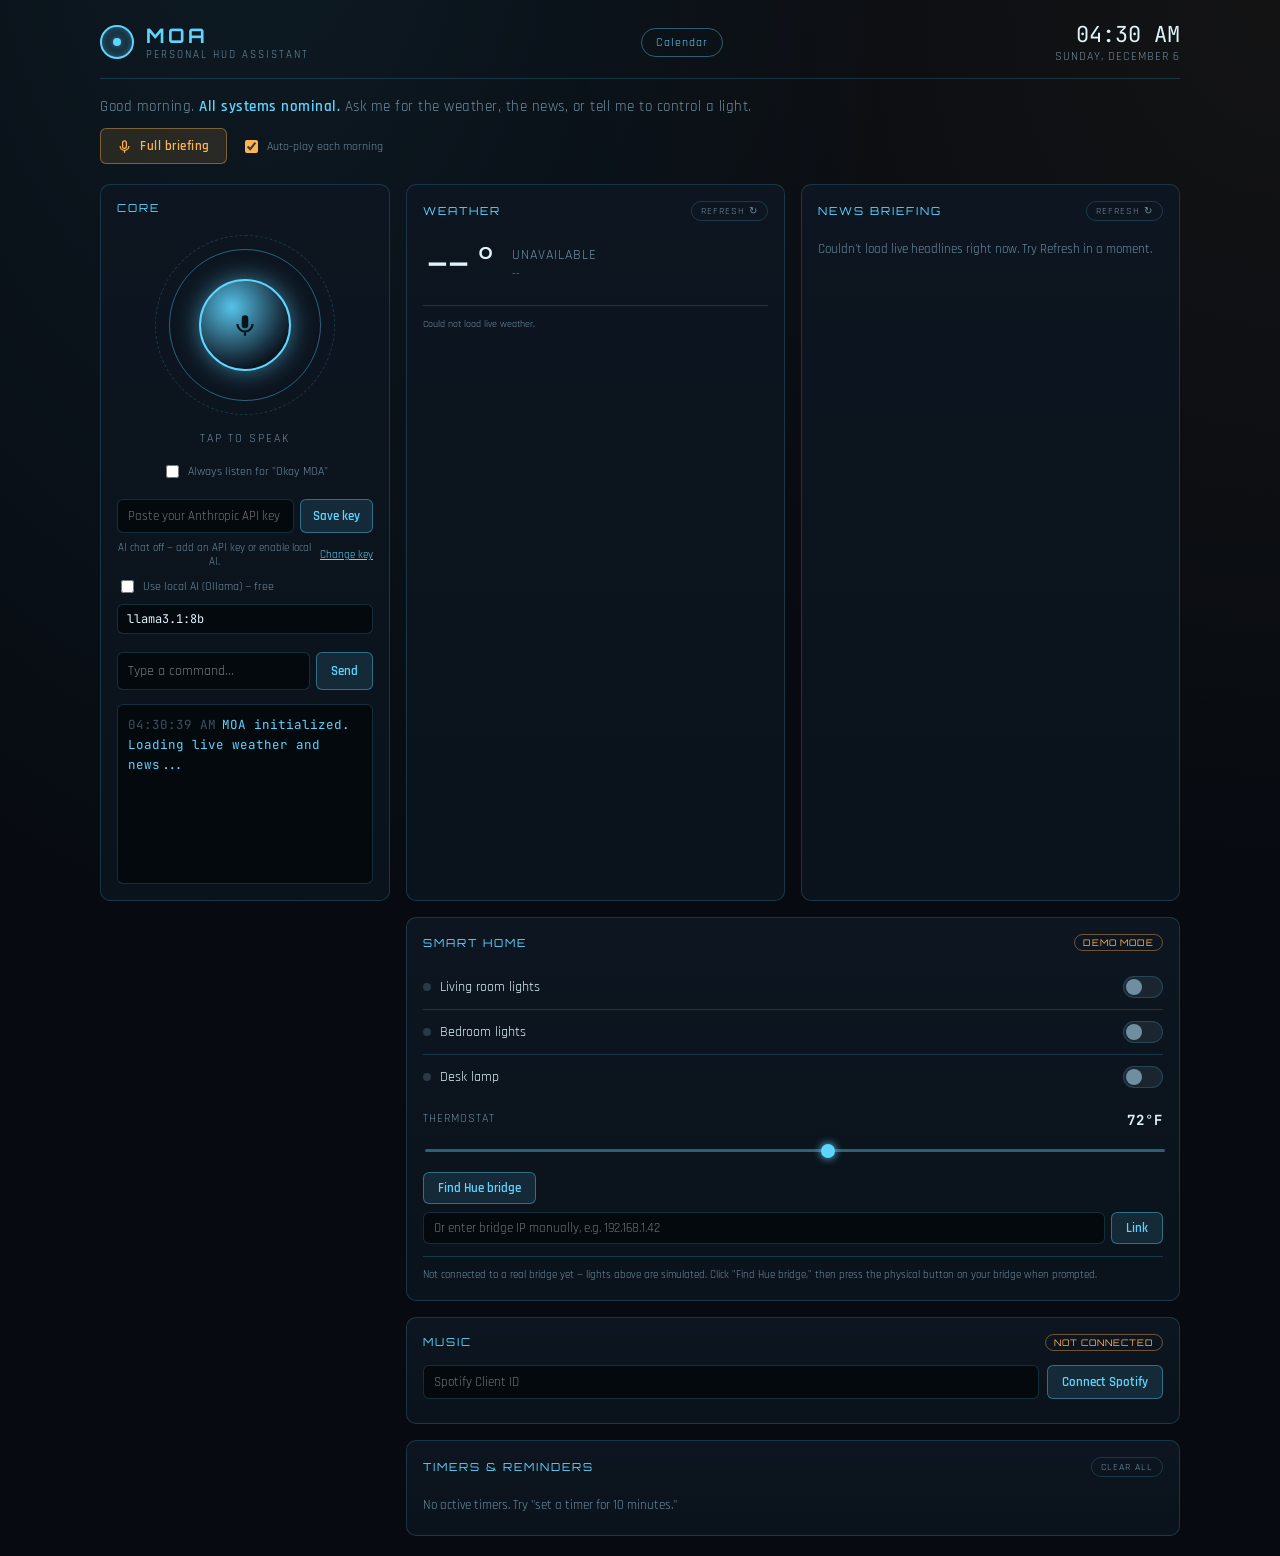
==== index.html @ e63f71c7 "MOA - Personal HUD and chatbot" ====
<!DOCTYPE html>
<html lang="en">
<head>
<meta charset="UTF-8">
<meta name="viewport" content="width=device-width, initial-scale=1.0">
<title>MOA</title>
<link rel="preconnect" href="https://fonts.googleapis.com">
<link href="https://fonts.googleapis.com/css2?family=Orbitron:wght@500;700&family=Rajdhani:wght@400;500;600;700&family=JetBrains+Mono:wght@400;500&display=swap" rel="stylesheet">
<link rel="stylesheet" href="style.css">
<link rel="manifest" href="manifest.json">
<meta name="theme-color" content="#070b11">
<link rel="apple-touch-icon" href="icons/icon-192.png">
<meta name="apple-mobile-web-app-capable" content="yes">
<meta name="apple-mobile-web-app-status-bar-style" content="black-translucent">
<meta name="apple-mobile-web-app-title" content="MOA">
</head>
<body>
<div class="wrap">

  <div class="head">
    <div class="brand">
      <div class="brand-mark"><span></span></div>
      <div>
        <div class="brand-name">MOA</div>
        <div class="brand-sub">Personal HUD Assistant</div>
      </div>
    </div>
    <a href="calendar.html" style="color:var(--cyan);font-size:12px;letter-spacing:1px;text-decoration:none;border:1px solid var(--line-strong);border-radius:20px;padding:6px 14px;">Calendar</a>
    <div class="clock">
      <div class="clock-time" id="clockTime">--:--</div>
      <div class="clock-date" id="clockDate">Loading</div>
    </div>
  </div>

  <p class="greeting" id="greeting">Systems online. <b>Standing by.</b></p>

  <div class="brief-bar">
    <button id="briefBtn">
      <svg viewBox="0 0 24 24" width="15" height="15" fill="none" stroke="currentColor" stroke-width="2"><path d="M12 15a3 3 0 003-3V6a3 3 0 10-6 0v6a3 3 0 003 3z"/><path d="M19 11a7 7 0 01-14 0M12 19v3"/></svg>
      Full briefing
    </button>
    <label class="auto-brief-toggle">
      <input type="checkbox" id="autoBriefToggle" />
      Auto-play each morning
    </label>
    <div class="brief-text" id="briefText"></div>
  </div>

  <div class="grid">

    <div class="panel core-panel">
      <div class="panel-title" style="width:100%;">CORE</div>
      <div class="orb-wrap" id="orb">
        <div class="orb-ring spin"></div>
        <div class="orb-ring r2"></div>
        <div class="orb-core">
          <svg class="orb-icon" viewBox="0 0 24 24"><path d="M12 15a3 3 0 003-3V6a3 3 0 10-6 0v6a3 3 0 003 3z" fill="#04141c" stroke="none"/><path d="M19 11a7 7 0 01-14 0M12 19v3"/></svg>
        </div>
      </div>
      <div class="orb-label" id="orbLabel">Tap to speak</div>
      <div class="wake-row">
        <label class="wake-toggle">
          <input type="checkbox" id="wakeToggle" />
          Always listen for "Okay MOA"
        </label>
        <span class="wake-status" id="wakeStatus"></span>
      </div>
      <div class="ai-panel">
        <div class="ai-config" id="aiConfig">
          <input type="password" id="apiKeyInput" placeholder="Paste your Anthropic API key (sk-ant-...)" />
          <button id="apiKeySave">Save key</button>
        </div>
        <div class="ai-status-row">
          <span class="ai-status" id="aiStatus"></span>
          <span class="ai-reset" id="aiReset">Change key</span>
        </div>
        <div class="ai-local-row">
          <label class="ai-local-toggle">
            <input type="checkbox" id="ollamaToggle" />
            Use local AI (Ollama) — free
          </label>
          <input type="text" id="ollamaModelInput" value="llama3.1:8b" placeholder="model name" />
        </div>
        <div class="ai-local-status" id="ollamaStatus"></div>
      </div>
      <div class="text-row">
        <input type="text" id="cmdInput" placeholder="Type a command..." />
        <button id="cmdSend">Send</button>
      </div>
      <div class="log" id="log"></div>
    </div>

    <div class="panel">
      <div class="panel-title">Weather <span class="refresh" id="wxRefresh">Refresh ↻</span></div>
      <div class="wx-now">
        <div class="wx-temp" id="wxTemp">--°</div>
        <div>
          <div class="wx-cond" id="wxCond">Loading...</div>
          <div class="wx-hilo" id="wxHilo">--</div>
        </div>
      </div>
      <div class="wx-strip" id="wxStrip"></div>
      <div class="wx-loc" id="wxLoc">Locating...</div>
    </div>

    <div class="panel">
      <div class="panel-title">News briefing <span class="refresh" id="newsRefresh">Refresh ↻</span></div>
      <div id="newsList"><div class="news-empty">Loading headlines...</div></div>
    </div>

    <div class="panel span-wide">
      <div class="panel-title">Smart home <span class="home-badge" id="hueBadge">Demo mode</span></div>
      <div id="devices"></div>
      <div class="therm-row">
        <div class="therm-label"><span>Thermostat</span><b id="thermVal">72°F</b></div>
        <input type="range" min="60" max="82" value="72" id="thermSlider" />
      </div>
      <div class="hue-connect" id="hueConnect">
        <button id="hueDiscoverBtn">Find Hue bridge</button>
        <span class="hue-status" id="hueStatus"></span>
      </div>
      <div class="hue-manual" id="hueManual">
        <input type="text" id="hueManualIp" placeholder="Or enter bridge IP manually, e.g. 192.168.1.42" />
        <button id="hueManualBtn">Link</button>
      </div>
      <div class="home-note" id="homeNote">
        Not connected to a real bridge yet — lights above are simulated. Click "Find Hue bridge," then press the physical button on your bridge when prompted.
      </div>
    </div>

    <div class="panel span-wide">
      <div class="panel-title">Music <span class="home-badge" id="spotifyBadge">Not connected</span></div>
      <div class="spotify-connect" id="spotifyConnect">
        <input type="text" id="spotifyClientId" placeholder="Spotify Client ID" />
        <button id="spotifyConnectBtn">Connect Spotify</button>
      </div>
      <div class="spotify-status" id="spotifyStatus"></div>

      <div class="now-playing" id="nowPlaying" style="display:none;">
        <img class="np-art" id="npArt" src="" alt="" />
        <div class="np-info">
          <div class="np-title" id="npTitle">—</div>
          <div class="np-artist" id="npArtist">—</div>
        </div>
        <div class="np-controls">
          <button id="npPrevBtn" title="Previous">⏮</button>
          <button id="npPlayPauseBtn" title="Play / Pause">⏸</button>
          <button id="npNextBtn" title="Next">⏭</button>
        </div>
      </div>
    </div>

    <div class="panel span-wide">
      <div class="panel-title">Timers &amp; Reminders <span class="refresh" id="timersClearAll">Clear all</span></div>
      <div id="timersList"><div class="news-empty">No active timers. Try "set a timer for 10 minutes."</div></div>
    </div>

  </div>
</div>

<script src="app.js"></script>
<script src="hue.js"></script>
<script src="spotify.js"></script>
<script>
if('serviceWorker' in navigator){
  window.addEventListener('load', () => {
    navigator.serviceWorker.register('sw.js').catch(() => {});
  });
}
</script>
</body>
</html>
---- style.css ----
:root{
  --bg:#070b11;
  --panel:#0d1520;
  --panel-2:#0a121b;
  --line:rgba(94,213,255,0.18);
  --line-strong:rgba(94,213,255,0.4);
  --cyan:#5ed5ff;
  --cyan-soft:rgba(94,213,255,0.12);
  --amber:#ffb454;
  --amber-soft:rgba(255,180,84,0.12);
  --text:#dff3fb;
  --text-dim:#6f8ea0;
  --danger:#ff6b6b;
  --good:#5ee6a8;
}
*{box-sizing:border-box;}
body{
  margin:0;
  background:
    radial-gradient(ellipse at 20% -10%, rgba(94,213,255,0.08), transparent 45%),
    radial-gradient(ellipse at 100% 0%, rgba(255,180,84,0.05), transparent 40%),
    var(--bg);
  color:var(--text);
  font-family:'Rajdhani', sans-serif;
  min-height:100vh;
  padding:20px;
}
.wrap{max-width:1080px;margin:0 auto;}
.head{
  display:flex;justify-content:space-between;align-items:center;
  border-bottom:1px solid var(--line);
  padding-bottom:14px;margin-bottom:18px;flex-wrap:wrap;gap:10px;
}
.brand{display:flex;align-items:center;gap:12px;}
.brand-mark{
  width:34px;height:34px;border-radius:50%;
  border:2px solid var(--cyan);
  display:flex;align-items:center;justify-content:center;
  box-shadow:0 0 12px rgba(94,213,255,0.5) inset;
}
.brand-mark span{width:8px;height:8px;background:var(--cyan);border-radius:50%;box-shadow:0 0 8px var(--cyan);}
.brand-name{font-family:'Orbitron',sans-serif;font-weight:700;font-size:20px;letter-spacing:3px;color:var(--cyan);}
.brand-sub{font-size:11px;letter-spacing:2px;color:var(--text-dim);text-transform:uppercase;}
.clock{text-align:right;}
.clock-time{font-family:'JetBrains Mono',monospace;font-size:22px;color:var(--text);}
.clock-date{font-size:12px;color:var(--text-dim);letter-spacing:1px;text-transform:uppercase;}
.greeting{
  font-size:15px;color:var(--text-dim);margin:0 0 20px;letter-spacing:0.5px;
}
.greeting b{color:var(--cyan);font-weight:600;}
.grid{
  display:grid;
  grid-template-columns:290px 1fr 1fr;
  gap:16px;
}
@media(max-width:820px){.grid{grid-template-columns:1fr;}}
.panel{
  background:linear-gradient(180deg, var(--panel), var(--panel-2));
  border:1px solid var(--line);
  border-radius:10px;
  padding:16px;
}
.panel-title{
  font-family:'Orbitron',sans-serif;font-size:11px;letter-spacing:2px;
  color:var(--cyan);text-transform:uppercase;margin:0 0 14px;
  display:flex;justify-content:space-between;align-items:center;
}
.panel-title .refresh{
  cursor:pointer;color:var(--text-dim);font-family:'Rajdhani',sans-serif;
  font-size:10px;letter-spacing:1px;border:1px solid var(--line);
  border-radius:20px;padding:3px 9px;transition:all .15s;
}
.panel-title .refresh:hover{color:var(--cyan);border-color:var(--line-strong);}
.panel-title .refresh.spinning{color:var(--cyan);}

.core-panel{display:flex;flex-direction:column;align-items:center;text-align:center;}
.orb-wrap{position:relative;width:180px;height:180px;margin:6px 0 16px;cursor:pointer;}
.orb-ring{position:absolute;inset:0;border-radius:50%;border:1px solid var(--line);}
.orb-ring.r2{inset:14px;border-color:var(--line-strong);}
.orb-ring.spin{animation:spin 14s linear infinite;border-style:dashed;}
.orb-core{
  position:absolute;inset:44px;border-radius:50%;
  background:radial-gradient(circle at 35% 30%, rgba(94,213,255,0.9), rgba(94,213,255,0.15) 60%, transparent 75%);
  border:2px solid var(--cyan);
  box-shadow:0 0 24px rgba(94,213,255,0.55);
  display:flex;align-items:center;justify-content:center;
  transition:box-shadow .2s, border-color .2s;
}
.orb-wrap.listening .orb-core{
  border-color:var(--amber);
  box-shadow:0 0 34px rgba(255,180,84,0.8);
  animation:pulse 1s ease-in-out infinite;
}
.orb-wrap.listening .orb-ring{border-color:rgba(255,180,84,0.5);}
.orb-icon{width:26px;height:26px;fill:none;stroke:#04141c;stroke-width:2;}
@keyframes spin{to{transform:rotate(360deg);}}
@keyframes pulse{0%,100%{transform:scale(1);}50%{transform:scale(1.06);}}
.orb-label{font-size:12px;letter-spacing:2px;color:var(--text-dim);text-transform:uppercase;margin-bottom:16px;}
.text-row{width:100%;display:flex;gap:6px;margin-bottom:14px;}
.text-row input{
  flex:1;background:#04090e;border:1px solid var(--line);border-radius:6px;
  color:var(--text);padding:9px 10px;font-family:'Rajdhani',sans-serif;font-size:14px;
}
.text-row input:focus{outline:none;border-color:var(--cyan);}
.text-row button{
  background:var(--cyan-soft);border:1px solid var(--line-strong);border-radius:6px;
  color:var(--cyan);padding:0 14px;font-family:'Rajdhani',sans-serif;font-weight:600;cursor:pointer;
}
.text-row button:hover{background:rgba(94,213,255,0.22);}
.log{
  width:100%;text-align:left;background:#04090e;border:1px solid var(--line);
  border-radius:6px;padding:10px;height:180px;overflow-y:auto;font-size:12.5px;
  font-family:'JetBrains Mono',monospace;line-height:1.6;
}
.log::-webkit-scrollbar{width:6px;}
.log::-webkit-scrollbar-thumb{background:var(--line-strong);border-radius:4px;}
.log-line{margin-bottom:6px;color:var(--text-dim);}
.log-line.user{color:var(--amber);}
.log-line.sys{color:var(--cyan);}
.log-line .ts{color:#3d5060;margin-right:6px;}

.wx-now{display:flex;align-items:center;gap:14px;margin-bottom:14px;}
.wx-temp{font-family:'JetBrains Mono',monospace;font-size:42px;color:var(--text);}
.wx-cond{font-size:14px;color:var(--text-dim);text-transform:uppercase;letter-spacing:1px;}
.wx-hilo{font-size:12px;color:var(--text-dim);margin-top:2px;}
.wx-loc{font-size:10px;color:var(--text-dim);margin-top:6px;}
.wx-strip{display:flex;gap:6px;overflow-x:auto;padding-top:6px;border-top:1px solid var(--line);}
.wx-day{flex:1;min-width:52px;text-align:center;padding:8px 2px;border-radius:6px;background:rgba(94,213,255,0.04);}
.wx-day .d{font-size:10px;color:var(--text-dim);letter-spacing:1px;text-transform:uppercase;}
.wx-day .h{font-family:'JetBrains Mono',monospace;font-size:13px;color:var(--text);margin-top:4px;}
.wx-day .l{font-family:'JetBrains Mono',monospace;font-size:11px;color:var(--text-dim);}
.wx-day .p{font-size:10px;color:var(--cyan);margin-top:3px;}

.news-item{padding:9px 0;border-bottom:1px solid var(--line);}
.news-item:last-child{border-bottom:none;}
.news-headline{font-size:13.5px;color:var(--text);line-height:1.4;text-decoration:none;display:block;}
.news-headline:hover{color:var(--cyan);}
.news-src{font-size:10px;color:var(--text-dim);letter-spacing:1px;text-transform:uppercase;margin-top:3px;}
.news-empty{font-size:12.5px;color:var(--text-dim);padding:6px 0;}

.home-badge{
  font-size:9px;letter-spacing:1px;color:var(--amber);border:1px solid rgba(255,180,84,0.4);
  border-radius:20px;padding:2px 8px;text-transform:uppercase;
}
.device-row{
  display:flex;align-items:center;justify-content:space-between;
  padding:11px 0;border-bottom:1px solid var(--line);
}
.device-row:last-of-type{border-bottom:none;}
.device-name{display:flex;align-items:center;gap:9px;font-size:13.5px;}
.dot{width:8px;height:8px;border-radius:50%;background:#2a3946;transition:all .2s;}
.dot.on{background:var(--good);box-shadow:0 0 8px var(--good);}
.switch{
  width:40px;height:22px;border-radius:20px;background:#1a2530;border:1px solid var(--line);
  position:relative;cursor:pointer;transition:background .2s;flex-shrink:0;
}
.switch.on{background:rgba(94,230,168,0.25);border-color:var(--good);}
.switch-knob{
  position:absolute;top:2px;left:2px;width:16px;height:16px;border-radius:50%;
  background:var(--text-dim);transition:all .2s;
}
.switch.on .switch-knob{left:20px;background:var(--good);}
.therm-row{padding-top:12px;}
.therm-label{display:flex;justify-content:space-between;font-size:12px;color:var(--text-dim);margin-bottom:8px;text-transform:uppercase;letter-spacing:1px;}
.therm-label b{color:var(--text);font-family:'JetBrains Mono',monospace;font-size:14px;}
input[type=range]{
  width:100%;-webkit-appearance:none;height:3px;background:var(--line-strong);border-radius:2px;
}
input[type=range]::-webkit-slider-thumb{
  -webkit-appearance:none;width:14px;height:14px;border-radius:50%;background:var(--cyan);
  box-shadow:0 0 8px var(--cyan);cursor:pointer;
}
.home-note{font-size:11px;color:var(--text-dim);margin-top:12px;line-height:1.5;border-top:1px solid var(--line);padding-top:10px;}
.home-note a{color:var(--cyan);}

.brief-bar{margin:-8px 0 20px;display:flex;align-items:center;gap:14px;flex-wrap:wrap;}
.auto-brief-toggle{
  display:flex;align-items:center;gap:6px;font-size:12px;color:var(--text-dim);cursor:pointer;
}
.auto-brief-toggle input{accent-color:var(--amber);cursor:pointer;}
.brief-text{flex-basis:100%;}
#briefBtn{
  display:flex;align-items:center;gap:8px;background:var(--amber-soft);
  border:1px solid rgba(255,180,84,0.4);border-radius:6px;color:var(--amber);
  font-family:'Rajdhani',sans-serif;font-weight:600;font-size:13px;letter-spacing:0.5px;
  padding:9px 16px;cursor:pointer;transition:background .15s;
}
#briefBtn:hover{background:rgba(255,180,84,0.22);}
#briefBtn:disabled{opacity:0.5;cursor:default;}
.brief-text{
  margin-top:12px;padding:14px 16px;background:var(--panel);border:1px solid var(--line);
  border-radius:8px;font-size:14px;line-height:1.6;color:var(--text);display:none;
}
.brief-text.show{display:block;}

.hue-connect{display:flex;align-items:center;gap:10px;margin-top:14px;flex-wrap:wrap;}
.hue-connect button, .hue-manual button{
  background:var(--cyan-soft);border:1px solid var(--line-strong);border-radius:6px;
  color:var(--cyan);padding:7px 14px;font-family:'Rajdhani',sans-serif;font-weight:600;font-size:12.5px;cursor:pointer;
}
.hue-connect button:hover, .hue-manual button:hover{background:rgba(94,213,255,0.22);}
.hue-connect button:disabled{opacity:0.5;cursor:default;}
.hue-status{font-size:12px;color:var(--text-dim);}
.hue-manual{display:flex;gap:6px;margin-top:8px;}
.hue-manual input{
  flex:1;background:#04090e;border:1px solid var(--line);border-radius:6px;
  color:var(--text);padding:7px 10px;font-family:'Rajdhani',sans-serif;font-size:13px;
}
.hue-manual input:focus{outline:none;border-color:var(--cyan);}
.home-badge.connected{color:var(--good);border-color:rgba(94,230,168,0.4);}

.ai-panel{width:100%;margin-bottom:12px;}
.ai-config{display:flex;gap:6px;margin-bottom:8px;}
.ai-config input{
  flex:1;background:#04090e;border:1px solid var(--line);border-radius:6px;
  color:var(--text);padding:8px 10px;font-family:'Rajdhani',sans-serif;font-size:13px;
}
.ai-config input:focus{outline:none;border-color:var(--cyan);}
.ai-config button{
  background:var(--cyan-soft);border:1px solid var(--line-strong);border-radius:6px;
  color:var(--cyan);padding:0 12px;font-family:'Rajdhani',sans-serif;font-weight:600;font-size:12.5px;cursor:pointer;
}
.ai-config button:hover{background:rgba(94,213,255,0.22);}
.ai-status-row{display:flex;justify-content:space-between;align-items:center;font-size:11px;color:var(--text-dim);gap:8px;}
.ai-reset{cursor:pointer;color:var(--cyan);text-decoration:underline;white-space:nowrap;}

.ai-local-row{display:flex;align-items:center;gap:8px;margin-top:8px;flex-wrap:wrap;}
.ai-local-toggle{display:flex;align-items:center;gap:6px;font-size:12px;color:var(--text-dim);cursor:pointer;}
.ai-local-toggle input{accent-color:var(--cyan);cursor:pointer;}
#ollamaModelInput{
  flex:1;min-width:120px;background:#04090e;border:1px solid var(--line);border-radius:6px;
  color:var(--text);padding:6px 9px;font-family:'JetBrains Mono',monospace;font-size:12px;
}
#ollamaModelInput:focus{outline:none;border-color:var(--cyan);}
.ai-local-status{font-size:11px;color:var(--text-dim);margin-top:6px;}

.wake-row{margin-bottom:14px;text-align:center;}
.wake-toggle{display:flex;align-items:center;justify-content:center;gap:6px;font-size:12px;color:var(--text-dim);cursor:pointer;}
.wake-toggle input{accent-color:var(--amber);cursor:pointer;}
.wake-status{display:block;font-size:11px;color:var(--text-dim);margin-top:4px;}
.orb-wrap.standby .orb-ring{border-color:rgba(94,213,255,0.35);}
.orb-wrap.standby .orb-core{box-shadow:0 0 14px rgba(94,213,255,0.35);animation:standbyPulse 3s ease-in-out infinite;}
@keyframes standbyPulse{0%,100%{opacity:1;}50%{opacity:0.7;}}

.spotify-connect{display:flex;gap:8px;margin-top:8px;flex-wrap:wrap;}
.spotify-connect input{
  flex:1;min-width:160px;background:#04090e;border:1px solid var(--line);border-radius:6px;
  color:var(--text);padding:8px 10px;font-family:'Rajdhani',sans-serif;font-size:13px;
}
.spotify-connect input:focus{outline:none;border-color:var(--cyan);}
.spotify-connect button{
  background:var(--cyan-soft);border:1px solid var(--line-strong);border-radius:6px;
  color:var(--cyan);padding:0 14px;font-family:'Rajdhani',sans-serif;font-weight:600;font-size:12.5px;cursor:pointer;
}
.spotify-connect button:hover{background:rgba(94,213,255,0.22);}
.spotify-status{font-size:11px;color:var(--text-dim);margin-top:8px;}

.timer-item{
  display:flex;align-items:center;justify-content:space-between;
  padding:10px 0;border-bottom:1px solid var(--line);
}
.timer-item:last-child{border-bottom:none;}
.timer-label{font-size:13.5px;color:var(--text);}
.timer-sub{font-size:11px;color:var(--text-dim);margin-top:2px;text-transform:uppercase;letter-spacing:1px;}
.timer-countdown{font-family:'JetBrains Mono',monospace;font-size:16px;color:var(--cyan);}
.timer-cancel{
  cursor:pointer;color:var(--text-dim);font-size:11px;border:1px solid var(--line);
  border-radius:20px;padding:3px 9px;margin-left:12px;
}
.timer-cancel:hover{color:var(--danger);border-color:rgba(255,107,107,0.4);}

.span-wide{grid-column:2 / 4;}

.now-playing{
  display:flex;align-items:center;gap:12px;margin-top:14px;padding-top:14px;border-top:1px solid var(--line);
}
.np-art{width:52px;height:52px;border-radius:6px;object-fit:cover;background:#04090e;flex-shrink:0;}
.np-info{flex:1;min-width:0;}
.np-title{font-size:14px;color:var(--text);white-space:nowrap;overflow:hidden;text-overflow:ellipsis;}
.np-artist{font-size:12px;color:var(--text-dim);white-space:nowrap;overflow:hidden;text-overflow:ellipsis;margin-top:2px;}
.np-controls{display:flex;gap:6px;flex-shrink:0;}
.np-controls button{
  background:var(--cyan-soft);border:1px solid var(--line-strong);border-radius:6px;
  color:var(--cyan);width:34px;height:34px;font-size:14px;cursor:pointer;
}
.np-controls button:hover{background:rgba(94,213,255,0.22);}

/* ---------- MOBILE ---------- */
@media(max-width:820px){
  body{padding:12px;}

  .span-wide{grid-column:1 / -1;}

  .head{
    flex-wrap:wrap;gap:12px;
  }
  .clock{text-align:left;}
  .clock-time{font-size:18px;}

  .orb-wrap{width:150px;height:150px;}
  .orb-core{inset:36px;}

  /* Bigger touch targets */
  .text-row input, .ai-config input, .hue-manual input,
  .spotify-connect input, #ollamaModelInput{
    font-size:16px; /* prevents iOS auto-zoom on focus */
    padding:11px 12px;
  }
  .text-row button, .ai-config button, .hue-connect button,
  .hue-manual button, .spotify-connect button{
    min-height:44px;padding:0 16px;font-size:14px;
  }
  #briefBtn{min-height:46px;width:100%;justify-content:center;}
  .panel-title .refresh{padding:7px 12px;font-size:11px;}
  .switch{width:48px;height:27px;}
  .switch-knob{width:21px;height:21px;}
  .switch.on .switch-knob{left:24px;}
  input[type=range]{height:6px;}
  input[type=range]::-webkit-slider-thumb{width:22px;height:22px;}

  .np-controls button{width:44px;height:44px;font-size:16px;}
  .now-playing{flex-wrap:wrap;}
  .np-info{flex-basis:calc(100% - 64px);}
  .np-controls{width:100%;justify-content:center;margin-top:10px;}

  .timer-cancel{padding:7px 12px;font-size:12px;}
  .timer-countdown{font-size:18px;}

  .hue-connect, .hue-manual, .spotify-connect, .ai-config{flex-direction:column;}
  .hue-connect button, .hue-manual button,
  .spotify-connect button, .ai-config button{width:100%;}
  .ai-local-row{flex-direction:column;align-items:flex-start;}
  #ollamaModelInput{width:100%;}

  .wx-temp{font-size:36px;}
  .wx-day{min-width:46px;}
}

@media(max-width:420px){
  .brand-name{font-size:17px;}
  .orb-wrap{width:130px;height:130px;}
  .orb-core{inset:30px;}
  .wx-day{min-width:40px;padding:6px 1px;}
  .wx-day .h{font-size:12px;}
  .wx-day .l{font-size:10px;}
}
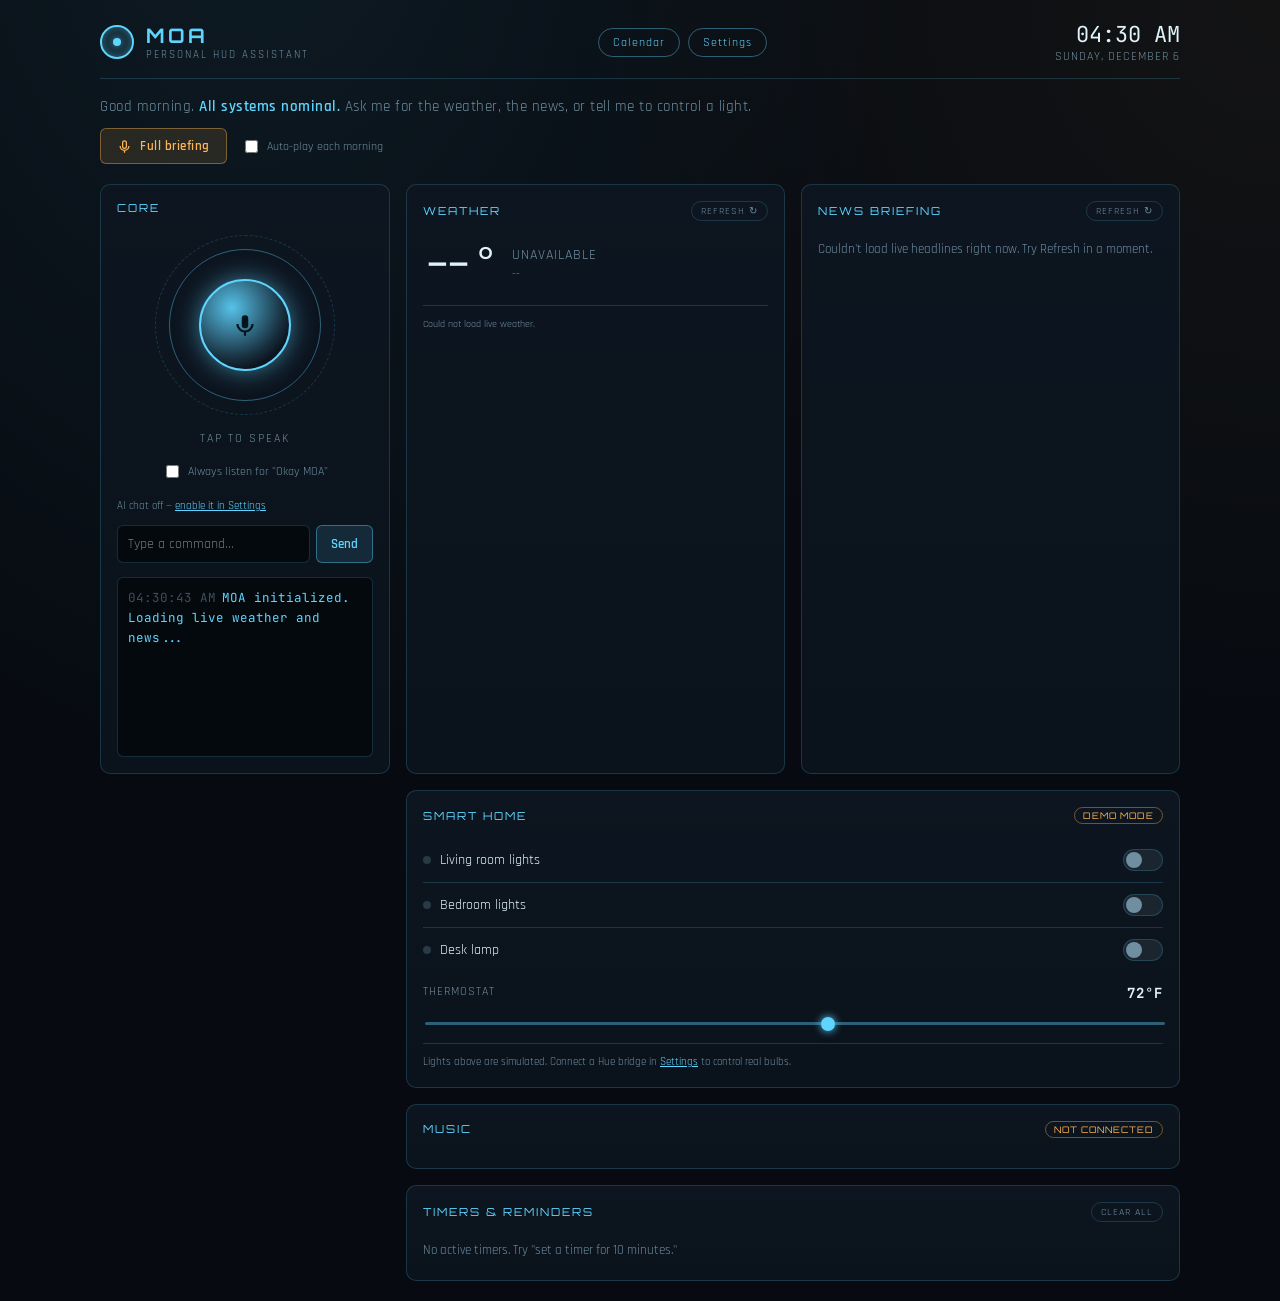
==== commit 9c5e5300: "Added a settings page" ====
--- a/index.html
+++ b/index.html
@@ -25,7 +25,10 @@
         <div class="brand-sub">Personal HUD Assistant</div>
       </div>
     </div>
-    <a href="calendar.html" style="color:var(--cyan);font-size:12px;letter-spacing:1px;text-decoration:none;border:1px solid var(--line-strong);border-radius:20px;padding:6px 14px;">Calendar</a>
+    <div style="display:flex;gap:8px;">
+      <a href="calendar.html" style="color:var(--cyan);font-size:12px;letter-spacing:1px;text-decoration:none;border:1px solid var(--line-strong);border-radius:20px;padding:6px 14px;">Calendar</a>
+      <a href="settings.html" style="color:var(--cyan);font-size:12px;letter-spacing:1px;text-decoration:none;border:1px solid var(--line-strong);border-radius:20px;padding:6px 14px;">Settings</a>
+    </div>
     <div class="clock">
       <div class="clock-time" id="clockTime">--:--</div>
       <div class="clock-date" id="clockDate">Loading</div>
@@ -66,22 +69,9 @@
         <span class="wake-status" id="wakeStatus"></span>
       </div>
       <div class="ai-panel">
-        <div class="ai-config" id="aiConfig">
-          <input type="password" id="apiKeyInput" placeholder="Paste your Anthropic API key (sk-ant-...)" />
-          <button id="apiKeySave">Save key</button>
-        </div>
         <div class="ai-status-row">
           <span class="ai-status" id="aiStatus"></span>
-          <span class="ai-reset" id="aiReset">Change key</span>
         </div>
-        <div class="ai-local-row">
-          <label class="ai-local-toggle">
-            <input type="checkbox" id="ollamaToggle" />
-            Use local AI (Ollama) — free
-          </label>
-          <input type="text" id="ollamaModelInput" value="llama3.1:8b" placeholder="model name" />
-        </div>
-        <div class="ai-local-status" id="ollamaStatus"></div>
       </div>
       <div class="text-row">
         <input type="text" id="cmdInput" placeholder="Type a command..." />
@@ -115,25 +105,13 @@
         <div class="therm-label"><span>Thermostat</span><b id="thermVal">72°F</b></div>
         <input type="range" min="60" max="82" value="72" id="thermSlider" />
       </div>
-      <div class="hue-connect" id="hueConnect">
-        <button id="hueDiscoverBtn">Find Hue bridge</button>
-        <span class="hue-status" id="hueStatus"></span>
-      </div>
-      <div class="hue-manual" id="hueManual">
-        <input type="text" id="hueManualIp" placeholder="Or enter bridge IP manually, e.g. 192.168.1.42" />
-        <button id="hueManualBtn">Link</button>
-      </div>
       <div class="home-note" id="homeNote">
-        Not connected to a real bridge yet — lights above are simulated. Click "Find Hue bridge," then press the physical button on your bridge when prompted.
+        Lights above are simulated. Connect a Hue bridge in <a href="settings.html">Settings</a> to control real bulbs.
       </div>
     </div>
 
     <div class="panel span-wide">
       <div class="panel-title">Music <span class="home-badge" id="spotifyBadge">Not connected</span></div>
-      <div class="spotify-connect" id="spotifyConnect">
-        <input type="text" id="spotifyClientId" placeholder="Spotify Client ID" />
-        <button id="spotifyConnectBtn">Connect Spotify</button>
-      </div>
       <div class="spotify-status" id="spotifyStatus"></div>
 
       <div class="now-playing" id="nowPlaying" style="display:none;">
